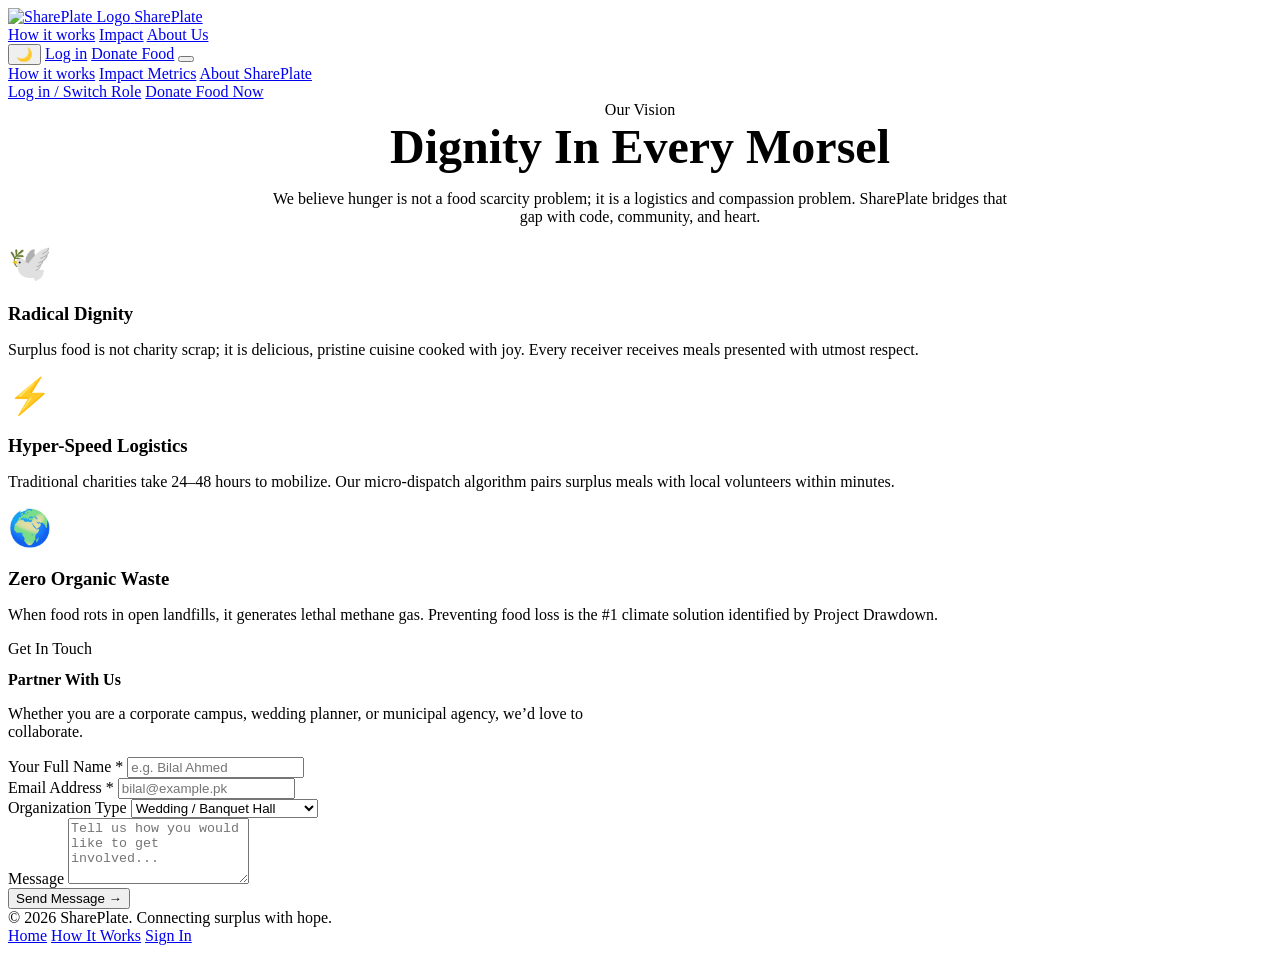
==== about.html @ 24ce8d21 "Remove Leadership / Core Team section from about.html" ====
<!DOCTYPE html>
<html lang="en">
<head>
  <meta charset="UTF-8">
  <meta name="viewport" content="width=device-width, initial-scale=1.0">
  <title>About Us - The SharePlate Mission</title>
  <meta name="description" content="Learn about SharePlate's origin, our team, and our commitment to eradicating hunger through zero-waste food rescue technology.">

  <!-- Google Fonts -->
  <link rel="preconnect" href="https://fonts.googleapis.com">
  <link rel="preconnect" href="https://fonts.gstatic.com" crossorigin>
  <link href="https://fonts.googleapis.com/css2?family=Fraunces:opsz,wght@9..144,600;700;800&family=Poppins:wght@400;500;600;700&display=swap" rel="stylesheet">

  <!-- Favicon / Brand Icons -->
  <link rel="icon" type="image/x-icon" href="assests/shareplate_logo.ico">
  <link rel="icon" type="image/svg+xml" href="assests/shareplate_logo.svg">
  <link rel="apple-touch-icon" href="assests/shareplate_logo.png">

  <link rel="stylesheet" href="css/style.css">
</head>
<body>

  <!-- Top Navbar -->
  <header class="navbar" role="banner">
    <div class="container nav-container">
      <a href="index.html" class="brand-logo" aria-label="SharePlate Home">
        <img src="assests/shareplate_logo.svg" alt="SharePlate Logo" class="brand-logo-img" width="36" height="36">
        <span class="logo-text">Share<span>Plate</span></span>
      </a>

      <nav class="nav-menu" aria-label="Main Navigation">
        <a href="how-it-works.html" class="nav-link">How it works</a>
        <a href="impact.html" class="nav-link">Impact</a>
        <a href="about.html" class="nav-link active">About Us</a>
      </nav>

      <div class="nav-actions">
        <button class="btn-icon theme-toggle-btn" aria-label="Toggle Dark Mode">
          <span class="theme-icon-moon">🌙</span>
          <span class="theme-icon-sun" style="display:none;">☀️</span>
        </button>
        <a href="login.html" class="btn btn-outline btn-sm">Log in</a>
        <a href="donor/post-food.html" class="btn btn-primary btn-sm">Donate Food</a>

        <button class="hamburger-btn" aria-label="Toggle navigation menu" aria-expanded="false">
          <span class="hamburger-line"></span>
          <span class="hamburger-line"></span>
          <span class="hamburger-line"></span>
        </button>
      </div>
    </div>

    <!-- Mobile Drawer -->
    <div class="mobile-nav-drawer" role="navigation">
      <a href="how-it-works.html" class="nav-link">How it works</a>
      <a href="impact.html" class="nav-link">Impact Metrics</a>
      <a href="about.html" class="nav-link active">About SharePlate</a>
      <hr style="border:none;border-top:1px solid var(--color-border);margin-block:var(--space-2xs);">
      <a href="login.html" class="btn btn-outline btn-block">Log in / Switch Role</a>
      <a href="donor/post-food.html" class="btn btn-primary btn-block">Donate Food Now</a>
    </div>
  </header>

  <main>
    <section class="section-wrapper" style="background:var(--color-surface); border-bottom:1px solid var(--color-border);">
      <div class="container text-center" style="text-align:center; max-width:760px; margin-inline:auto;">
        <span class="section-tag">Our Vision</span>
        <h1 style="font-size:clamp(2rem, 4vw, 3rem); margin-block:var(--space-xs);">Dignity In Every Morsel</h1>
        <p style="font-size:var(--font-size-md); color:var(--color-text-secondary);">
          We believe hunger is not a food scarcity problem; it is a logistics and compassion problem. SharePlate bridges that gap with code, community, and heart.
        </p>
      </div>
    </section>

    <!-- Mission & Values -->
    <section class="section-wrapper">
      <div class="container">
        <div class="grid-cols-3">
          <div class="card" style="padding:var(--space-xl);">
            <div style="font-size:2.2rem; margin-bottom:var(--space-xs);">🕊️</div>
            <h3 style="margin-bottom:var(--space-xs);">Radical Dignity</h3>
            <p style="font-size:var(--font-size-sm); color:var(--color-text-secondary);">
              Surplus food is not charity scrap; it is delicious, pristine cuisine cooked with joy. Every receiver receives meals presented with utmost respect.
            </p>
          </div>

          <div class="card" style="padding:var(--space-xl);">
            <div style="font-size:2.2rem; margin-bottom:var(--space-xs);">⚡</div>
            <h3 style="margin-bottom:var(--space-xs);">Hyper-Speed Logistics</h3>
            <p style="font-size:var(--font-size-sm); color:var(--color-text-secondary);">
              Traditional charities take 24–48 hours to mobilize. Our micro-dispatch algorithm pairs surplus meals with local volunteers within minutes.
            </p>
          </div>

          <div class="card" style="padding:var(--space-xl);">
            <div style="font-size:2.2rem; margin-bottom:var(--space-xs);">🌍</div>
            <h3 style="margin-bottom:var(--space-xs);">Zero Organic Waste</h3>
            <p style="font-size:var(--font-size-sm); color:var(--color-text-secondary);">
              When food rots in open landfills, it generates lethal methane gas. Preventing food loss is the #1 climate solution identified by Project Drawdown.
            </p>
          </div>
        </div>
      </div>
    </section>


    <!-- Contact & Feedback Form -->
    <section class="section-wrapper">
      <div class="container" style="max-width:640px;">
        <div class="form-card">
          <div class="section-header" style="margin-bottom:var(--space-md);">
            <span class="section-tag">Get In Touch</span>
            <h2 style="font-size:var(--font-size-xl);">Partner With Us</h2>
            <p style="font-size:var(--font-size-sm); color:var(--color-text-secondary);">
              Whether you are a corporate campus, wedding planner, or municipal agency, we’d love to collaborate.
            </p>
          </div>

          <form id="contact-form">
            <div class="form-group">
              <label class="form-label" for="contact-name">Your Full Name <span class="required">*</span></label>
              <input type="text" id="contact-name" class="form-control" placeholder="e.g. Bilal Ahmed" required>
            </div>

            <div class="form-group">
              <label class="form-label" for="contact-email">Email Address <span class="required">*</span></label>
              <input type="email" id="contact-email" class="form-control" placeholder="bilal@example.pk" required>
            </div>

            <div class="form-group">
              <label class="form-label" for="contact-type">Organization Type</label>
              <select id="contact-type" class="form-control">
                <option value="hall">Wedding / Banquet Hall</option>
                <option value="restaurant">Restaurant / Hotel Chain</option>
                <option value="ngo">NGO / Orphanage / Shelter</option>
                <option value="volunteer">Volunteer Group</option>
                <option value="media">Press / Academic Research</option>
              </select>
            </div>

            <div class="form-group">
              <label class="form-label" for="contact-msg">Message</label>
              <textarea id="contact-msg" class="form-control" rows="4" placeholder="Tell us how you would like to get involved..."></textarea>
            </div>

            <button type="submit" class="btn btn-primary btn-block btn-lg">
              Send Message &rarr;
            </button>
          </form>
        </div>
      </div>
    </section>
  </main>

  <!-- Footer -->
  <footer class="site-footer" role="contentinfo">
    <div class="container flex-between" style="flex-wrap:wrap; gap:var(--space-md);">
      <div>&copy; 2026 SharePlate. Connecting surplus with hope.</div>
      <div class="flex-center" style="gap:var(--space-md);">
        <a href="index.html">Home</a>
        <a href="how-it-works.html">How It Works</a>
        <a href="login.html">Sign In</a>
      </div>
    </div>
  </footer>

  <script src="js/data.js"></script>
  <script src="js/auth.js"></script>
  <script src="js/ui.js"></script>
  <script>
    document.getElementById('contact-form')?.addEventListener('submit', (e) => {
      e.preventDefault();
      SharePlateUI.toast('Thank you for reaching out! A coordinator will contact you within 24 hours.', 'success', 4000);
      e.target.reset();
    });
  </script>
</body>
</html>
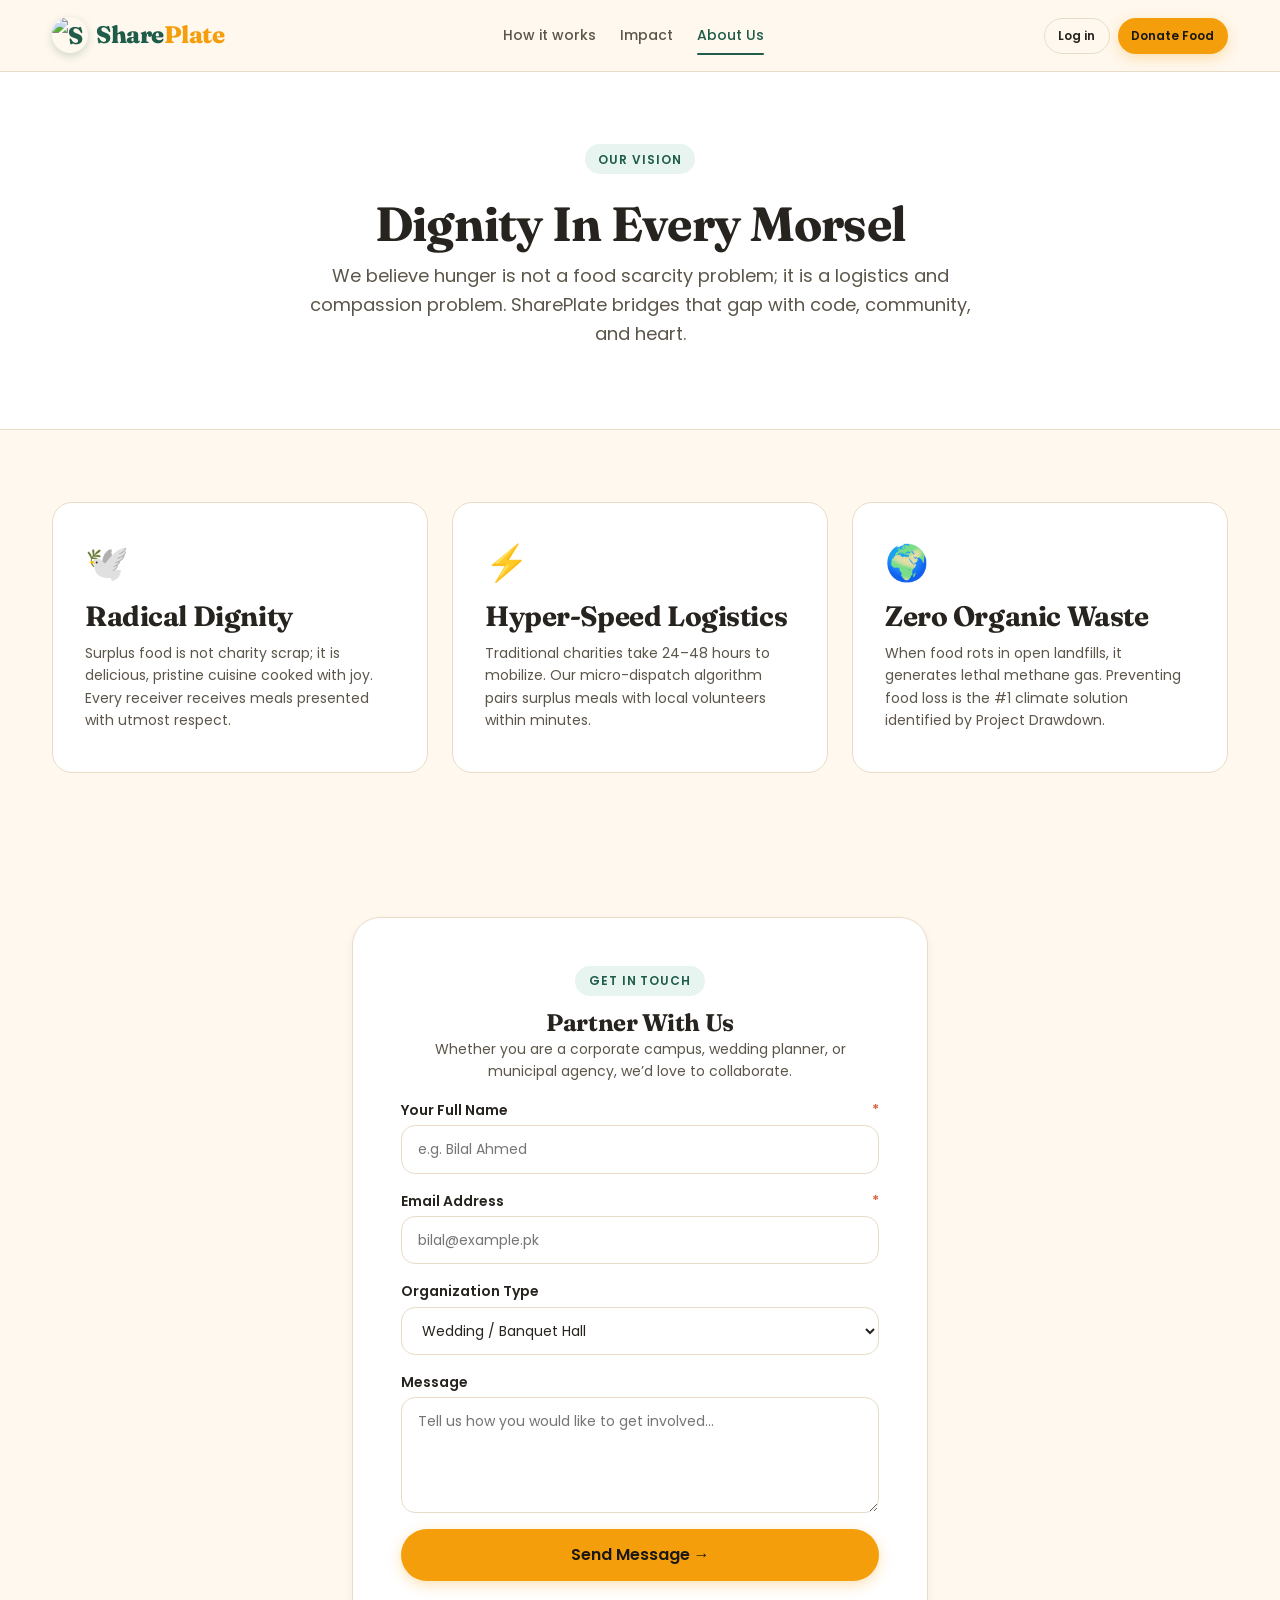
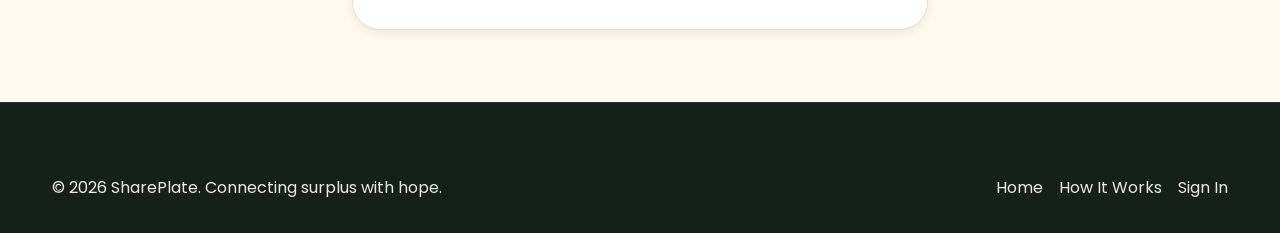
==== commit f8bfe190: "feat: completely remove dark mode styling, toggles, and scripts" ====
--- a/about.html
+++ b/about.html
@@ -35,10 +35,6 @@
       </nav>
 
       <div class="nav-actions">
-        <button class="btn-icon theme-toggle-btn" aria-label="Toggle Dark Mode">
-          <span class="theme-icon-moon">🌙</span>
-          <span class="theme-icon-sun" style="display:none;">☀️</span>
-        </button>
         <a href="login.html" class="btn btn-outline btn-sm">Log in</a>
         <a href="donor/post-food.html" class="btn btn-primary btn-sm">Donate Food</a>
 
--- a/css/style.css
+++ b/css/style.css
@@ -0,0 +1,36 @@
+/* ==========================================================================
+   SHAREPLATE — MASTER MODULAR STYLESHEET
+   Architecture: Modular Inverted Triangle CSS (ITCSS / SMACSS)
+   ==========================================================================
+   This master stylesheet imports all specialized modules in strict cascading
+   order (from most generic to most specific):
+
+   1. variables.css  -> Design tokens (colors, typography, radii, shadows)
+   2. base.css       -> CSS reset, global HTML element defaults, grids & layout
+   3. navigation.css -> Top sticky navbar, mobile drawer, bottom tab bar
+   4. components.css -> Buttons, cards, badges, countdown chips, modals, toasts
+   5. dashboard.css  -> KPIs, forms, dropzones, search toolbars, data tables
+   6. landing.css    -> Hero banner, process steps, impact band, footer, coming soon
+   7. responsive.css -> Mobile-first media queries and viewport adjustments
+   ========================================================================== */
+
+/* 1. Design Tokens & CSS Custom Properties */
+@import url('variables.css');
+
+/* 2. CSS Reset, Typography & Layout Utilities */
+@import url('base.css');
+
+/* 3. Header, Navigation Drawer & Bottom Bar */
+@import url('navigation.css');
+
+/* 4. Core Reusable UI Components */
+@import url('components.css');
+
+/* 5. Dashboard Portals, Forms & Data Tables */
+@import url('dashboard.css');
+
+/* 6. Landing Page Sections & Public Marketing */
+@import url('landing.css');
+
+/* 7. Mobile-First Responsive Overrides */
+@import url('responsive.css');
